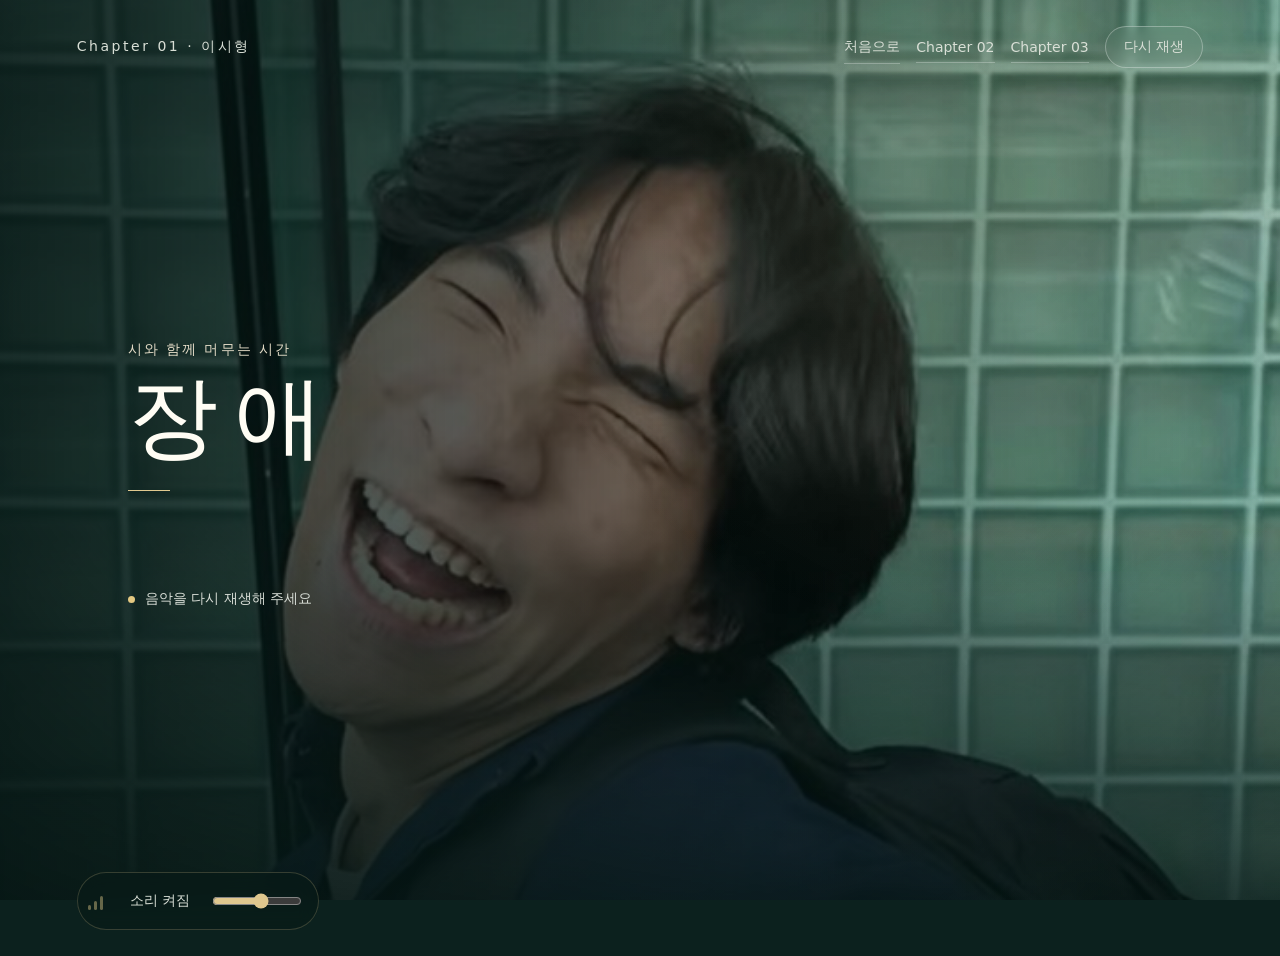
==== chapter1.html @ 80ae2230 "첫 배포" ====
<!doctype html>
<html lang="ko"><head><meta charset="utf-8"><meta name="viewport" content="width=device-width,initial-scale=1"><title>장애 — 이시형</title><meta name="description" content="이시형의 시, 장애. 사진과 음악으로 천천히 머무는 시간."><link rel="stylesheet" href="style.css"><link rel="icon" type="image/svg+xml" href="data:image/svg+xml,%3Csvg xmlns=%22http://www.w3.org/2000/svg%22 viewBox=%220 0 32 32%22%3E%3Crect width=%2232%22 height=%2232%22 rx=%227%22 fill=%22%23102422%22/%3E%3Cpath d=%22M8 10h16M8 16h12M8 22h16%22 stroke=%22%23ddc99e%22 stroke-width=%222%22/%3E%3C/svg%3E"></head>
<body><div class="background" aria-hidden="true"></div><div class="shade" aria-hidden="true"></div><div class="light" aria-hidden="true"></div>
<header><span>Chapter 01 · 이시형</span><nav><a href="index.html">처음으로</a><a href="chapter2.html">Chapter 02</a><a href="chapter3.html">Chapter 03</a><button id="start" class="listen" aria-pressed="false">음악 재생 <span aria-hidden="true">▷</span></button></nav></header>
<main><div class="title"><span class="eyebrow">시와 함께 머무는 시간</span><h1>장애</h1><span class="rule" aria-hidden="true"></span></div>
<article class="poem" aria-label="장애, 이시형"><section class="verse first"><p>세상이 내가 너를 이겨냈다고 하여도</p><p>나는 너를 단 한 번도 극복한 적 없다</p><p>아무리 뿌리치려 애써봐도<br class="mobile"> 내 몸에 평생 철썩 붙어 다니는 너를</p><p>어떻게 이길 수가 있나</p></section><section class="verse second"><p>너 때문에 우는 날이 있어도</p><p>네가 있어도 웃는 날도 있더라</p></section><section class="verse third"><p>내가 해야 하는 것은</p><p>네가 붙어 있어도 웃기 위해</p><p>너와 함께 이 세상을<br class="mobile"> 극복하고 이겨야 되는 것이다</p></section></article>
<div class="listening"><span class="pulse" aria-hidden="true"></span><span id="status" role="status">음악을 틀면, 오늘의 이야기가 시작됩니다</span></div>
</main>
<footer><div class="sound"><span class="mood-mark endure" aria-hidden="true"><i></i><i></i><i></i></span><button id="mute" aria-label="음소거" aria-pressed="false">소리 켜짐</button><label for="volume">음량</label><input id="volume" type="range" min="0" max="1" step="0.05" value="0.55"></div></footer>
<audio id="audio" src="assets/bgm.mp4" preload="auto" loop></audio><script src="app.js"></script></body></html>
---- style.css ----
*{box-sizing:border-box}html{color-scheme:dark}body{margin:0;min-height:100svh;overflow-x:hidden;background:#0c211e;color:#fffdf4;font-family:Georgia,'Batang','바탕',serif}.background,.shade,.light{position:fixed;inset:0;pointer-events:none}.background{z-index:-3;background:url('assets/portrait.png') 56% 43%/cover no-repeat;animation:drift 60s ease-in-out infinite alternate}.shade{z-index:-2;background:linear-gradient(90deg,rgba(5,21,19,.88),rgba(5,21,19,.61) 45%,rgba(5,21,19,.16)),linear-gradient(0deg,rgba(5,21,19,.78),transparent 42%)}.light{z-index:-1;background:radial-gradient(ellipse 55% 75% at 76% 20%,#f5d58d1b,transparent 68%);animation:light-breath 24s ease-in-out infinite}header,footer{position:relative;transition:opacity .8s ease;display:flex;align-items:center;justify-content:space-between;padding:26px 6vw;color:#d9dfd6;font-family:system-ui,sans-serif;font-size:14px}header>span{letter-spacing:.18em}body[data-playing="true"] header,body[data-playing="true"] footer{opacity:.34}body[data-playing="true"] header:hover,body[data-playing="true"] footer:hover,body[data-playing="true"] header:focus-within,body[data-playing="true"] footer:focus-within{opacity:1}nav{display:flex;align-items:center;gap:16px}nav a{color:#d9dfd6;text-decoration:none;border-bottom:1px solid #ffffff42;padding:7px 0}button{min-height:42px;border:0;background:none;color:inherit;font:inherit;cursor:pointer}button:focus-visible,input:focus-visible,nav a:focus-visible{outline:2px solid #f2dba6;outline-offset:5px}.listen{padding:9px 18px;border:1px solid #ffffff4d;border-radius:99px;background:#ffffff0b;backdrop-filter:blur(8px);transition:background .4s}.listen:hover{background:#ffffff1e}.listen span{margin-left:18px}.listen[aria-pressed="true"]{border-color:#ecd18f;color:#fff0c7}main{min-height:calc(100svh - 148px);padding:6vh 10vw 5vh;display:flex;flex-direction:column;justify-content:center}.title{margin-bottom:clamp(32px,6vh,70px);transition:transform 1.6s ease}.eyebrow{display:block;color:#e5ddc8;font-size:14px;letter-spacing:.16em;margin-bottom:14px}h1{margin:0;font-weight:400;font-size:clamp(52px,7vw,94px);letter-spacing:.18em;line-height:1}.rule{display:block;width:42px;height:1px;margin-top:28px;background:#e0c98f}.poem{max-width:850px;max-height:0;overflow:hidden;opacity:0;display:flex;flex-direction:column;gap:clamp(29px,5vh,58px);transition:max-height 2.4s ease,opacity 1.2s ease}.verse{position:relative;padding-left:20px;border-left:1px solid #f5e3ae42;opacity:0;transition:opacity 1.2s ease}.verse:before{content:'';position:absolute;left:-3px;top:10px;width:5px;height:5px;border-radius:50%;background:#eed397;box-shadow:0 0 12px #f2d5808a}.verse p{margin:0;font-size:clamp(18px,1.6vw,25px);line-height:1.9;word-break:keep-all;opacity:0;filter:blur(5px);transform:translateY(8px)}.verse p.shown{animation:line-arrive 2s cubic-bezier(.22,.61,.36,1) forwards}body[data-revealed="true"] .title{transform:translateY(-8px)}body[data-revealed="true"] .poem{max-height:1200px;opacity:1}body[data-revealed="true"] .verse{opacity:1}body[data-revealed="true"] .verse:nth-child(1){transition-delay:.25s}body[data-revealed="true"] .verse:nth-child(2){transition-delay:.7s}body[data-revealed="true"] .verse:nth-child(3){transition-delay:1.15s}.sound{display:flex;align-items:center;gap:14px}.sound label{position:absolute;width:1px;height:1px;overflow:hidden;clip-path:inset(50%)}.sound input{width:90px;accent-color:#dfc78e}@keyframes drift{from{transform:scale(1.03) translate3d(-.5%,-.4%,0)}to{transform:scale(1.07) translate3d(.5%,.4%,0)}}@keyframes light-breath{0%,100%{opacity:.45}50%{opacity:.85}}@keyframes line-arrive{from{opacity:0;filter:blur(5px);transform:translateY(8px)}to{opacity:1;filter:blur(0);transform:translateY(0)}}@media(max-width:650px){header,footer{padding:18px 7vw}header{font-size:13px}nav{gap:10px}nav a{font-size:12px}main{min-height:calc(100svh - 130px);padding:7vh 8vw 5vh}.background{background-position:58% center}.shade{background:linear-gradient(90deg,#071c1bea,#071c1b83),linear-gradient(0deg,#071c1bad,transparent 42%)}.title{margin-bottom:38px}h1{font-size:58px}.poem{gap:34px}body[data-revealed="true"] .poem{max-height:1500px}.verse{padding-left:15px}.verse p{font-size:18px;line-height:1.85}.mobile{display:block}.sound input{width:66px}.sound{gap:9px}}@media(prefers-reduced-motion:reduce){.poem{max-height:1200px;opacity:1}.verse,.verse p{opacity:1;filter:none;transform:none}*,*:before,*:after{animation:none!important;transition:none!important}}
.sound{padding:7px 14px 7px 10px;border:1px solid #e4d09435;border-radius:999px;background:#081b18a8;backdrop-filter:blur(10px)}.mood-mark{display:flex;align-items:flex-end;gap:3px;width:22px;height:18px}.mood-mark i{display:block;width:3px;border-radius:99px;background:#e9d28e;opacity:.42;transition:height .7s ease,opacity .7s ease}.mood-mark i:nth-child(1){height:5px}.mood-mark i:nth-child(2){height:9px}.mood-mark i:nth-child(3){height:14px}body[data-playing="true"] .mood-mark i{opacity:1;animation:endure 2.8s ease-in-out infinite}.mood-mark i:nth-child(2){animation-delay:.28s!important}.mood-mark i:nth-child(3){animation-delay:.56s!important}@keyframes endure{0%,100%{transform:translateY(0)}50%{transform:translateY(-3px)}}
.listening{display:flex;align-items:center;gap:10px;margin-top:clamp(30px,5vh,55px);font-family:system-ui,sans-serif;font-size:14px;color:#d9ded7}.pulse{width:7px;height:7px;border-radius:50%;background:#e4c982;box-shadow:0 0 0 0 #e4c98272;animation:pulse 3s ease-out infinite}@keyframes pulse{0%{box-shadow:0 0 0 0 #e4c98270}65%,100%{box-shadow:0 0 0 9px #e4c98200}}@media(max-width:650px){.listening{margin-top:36px;font-size:13px}}
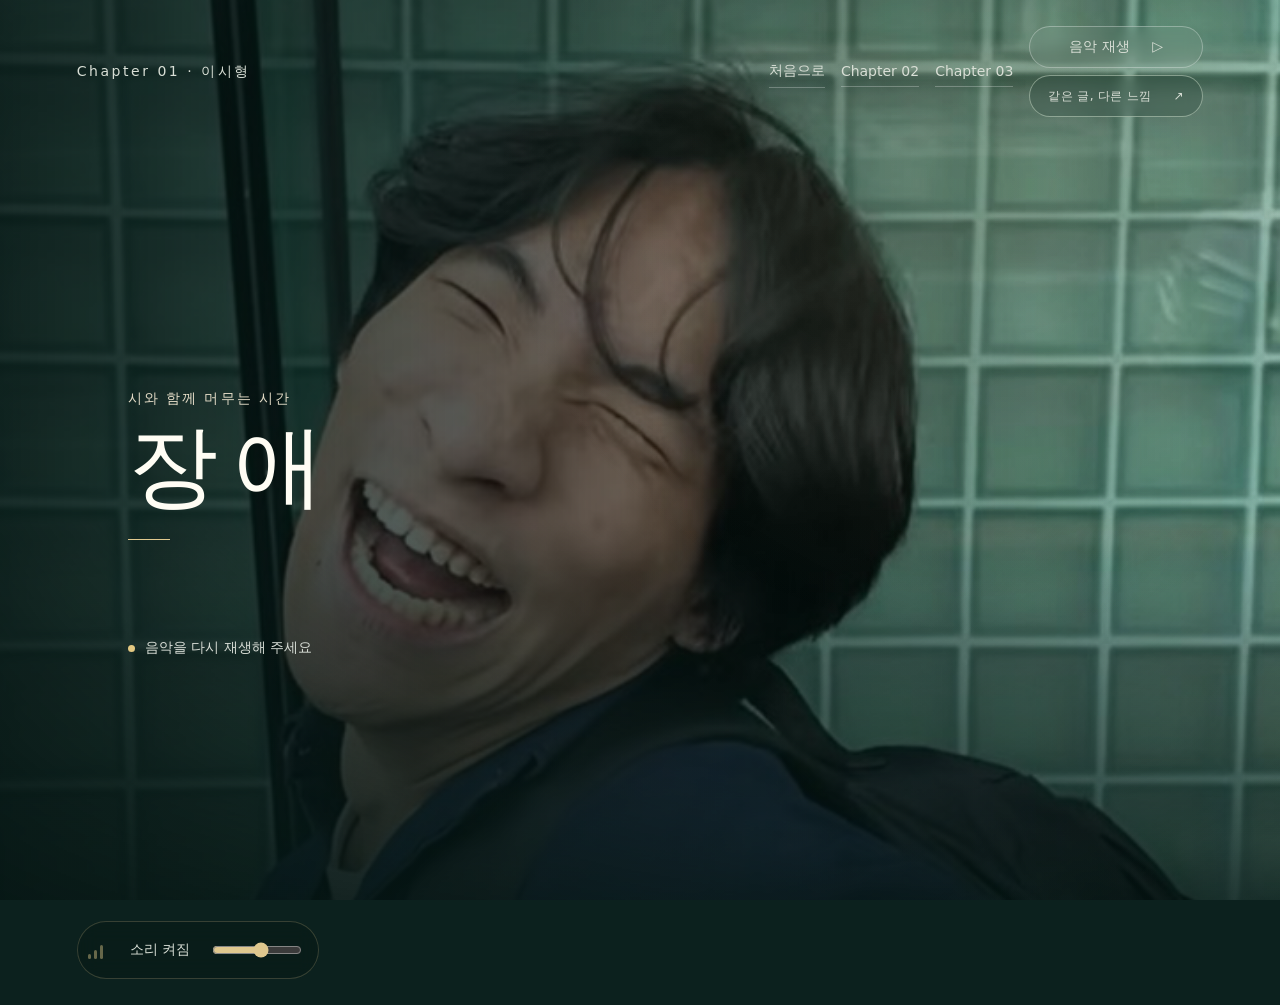
==== commit e7280c60: "Add alternate chapter one listening mode" ====
--- a/chapter1.html
+++ b/chapter1.html
@@ -1,10 +1,10 @@
 <!doctype html>
-<html lang="ko"><head><meta charset="utf-8"><meta name="viewport" content="width=device-width,initial-scale=1"><title>장애 — 이시형</title><meta name="description" content="이시형의 시, 장애. 사진과 음악으로 천천히 머무는 시간."><link rel="stylesheet" href="style.css"><link rel="icon" type="image/svg+xml" href="data:image/svg+xml,%3Csvg xmlns=%22http://www.w3.org/2000/svg%22 viewBox=%220 0 32 32%22%3E%3Crect width=%2232%22 height=%2232%22 rx=%227%22 fill=%22%23102422%22/%3E%3Cpath d=%22M8 10h16M8 16h12M8 22h16%22 stroke=%22%23ddc99e%22 stroke-width=%222%22/%3E%3C/svg%3E"></head>
+<html lang="ko"><head><meta charset="utf-8"><meta name="viewport" content="width=device-width,initial-scale=1"><title>장애 — 이시형</title><meta name="description" content="이시형의 시, 장애. 사진과 음악으로 천천히 머무는 시간."><link rel="stylesheet" href="style.css?v=26"><link rel="icon" type="image/svg+xml" href="data:image/svg+xml,%3Csvg xmlns=%22http://www.w3.org/2000/svg%22 viewBox=%220 0 32 32%22%3E%3Crect width=%2232%22 height=%2232%22 rx=%227%22 fill=%22%23102422%22/%3E%3Cpath d=%22M8 10h16M8 16h12M8 22h16%22 stroke=%22%23ddc99e%22 stroke-width=%222%22/%3E%3C/svg%3E"></head>
 <body><div class="background" aria-hidden="true"></div><div class="shade" aria-hidden="true"></div><div class="light" aria-hidden="true"></div>
-<header><span>Chapter 01 · 이시형</span><nav><a href="index.html">처음으로</a><a href="chapter2.html">Chapter 02</a><a href="chapter3.html">Chapter 03</a><button id="start" class="listen" aria-pressed="false">음악 재생 <span aria-hidden="true">▷</span></button></nav></header>
+<header><span>Chapter 01 · 이시형</span><nav><a href="index.html">처음으로</a><a href="chapter2.html">Chapter 02</a><a href="chapter3.html">Chapter 03</a><div class="play-controls"><button id="start" class="listen" aria-pressed="false">음악 재생 <span aria-hidden="true">▷</span></button><button id="alternate" class="listen alternate-listen" aria-pressed="false">같은 글, 다른 느낌 <span aria-hidden="true">↗</span></button></div></nav></header>
 <main><div class="title"><span class="eyebrow">시와 함께 머무는 시간</span><h1>장애</h1><span class="rule" aria-hidden="true"></span></div>
 <article class="poem" aria-label="장애, 이시형"><section class="verse first"><p>세상이 내가 너를 이겨냈다고 하여도</p><p>나는 너를 단 한 번도 극복한 적 없다</p><p>아무리 뿌리치려 애써봐도<br class="mobile"> 내 몸에 평생 철썩 붙어 다니는 너를</p><p>어떻게 이길 수가 있나</p></section><section class="verse second"><p>너 때문에 우는 날이 있어도</p><p>네가 있어도 웃는 날도 있더라</p></section><section class="verse third"><p>내가 해야 하는 것은</p><p>네가 붙어 있어도 웃기 위해</p><p>너와 함께 이 세상을<br class="mobile"> 극복하고 이겨야 되는 것이다</p></section></article>
 <div class="listening"><span class="pulse" aria-hidden="true"></span><span id="status" role="status">음악을 틀면, 오늘의 이야기가 시작됩니다</span></div>
 </main>
 <footer><div class="sound"><span class="mood-mark endure" aria-hidden="true"><i></i><i></i><i></i></span><button id="mute" aria-label="음소거" aria-pressed="false">소리 켜짐</button><label for="volume">음량</label><input id="volume" type="range" min="0" max="1" step="0.05" value="0.55"></div></footer>
-<audio id="audio" src="assets/bgm.mp4" preload="auto" loop></audio><script src="app.js"></script></body></html>
+<audio id="audio" src="assets/bgm.mp4" preload="auto" loop></audio><script src="app.js?v=2"></script></body></html>
--- a/style.css
+++ b/style.css
@@ -1,3 +1,4 @@
-*{box-sizing:border-box}html{color-scheme:dark}body{margin:0;min-height:100svh;overflow-x:hidden;background:#0c211e;color:#fffdf4;font-family:Georgia,'Batang','바탕',serif}.background,.shade,.light{position:fixed;inset:0;pointer-events:none}.background{z-index:-3;background:url('assets/portrait.png') 56% 43%/cover no-repeat;animation:drift 60s ease-in-out infinite alternate}.shade{z-index:-2;background:linear-gradient(90deg,rgba(5,21,19,.88),rgba(5,21,19,.61) 45%,rgba(5,21,19,.16)),linear-gradient(0deg,rgba(5,21,19,.78),transparent 42%)}.light{z-index:-1;background:radial-gradient(ellipse 55% 75% at 76% 20%,#f5d58d1b,transparent 68%);animation:light-breath 24s ease-in-out infinite}header,footer{position:relative;transition:opacity .8s ease;display:flex;align-items:center;justify-content:space-between;padding:26px 6vw;color:#d9dfd6;font-family:system-ui,sans-serif;font-size:14px}header>span{letter-spacing:.18em}body[data-playing="true"] header,body[data-playing="true"] footer{opacity:.34}body[data-playing="true"] header:hover,body[data-playing="true"] footer:hover,body[data-playing="true"] header:focus-within,body[data-playing="true"] footer:focus-within{opacity:1}nav{display:flex;align-items:center;gap:16px}nav a{color:#d9dfd6;text-decoration:none;border-bottom:1px solid #ffffff42;padding:7px 0}button{min-height:42px;border:0;background:none;color:inherit;font:inherit;cursor:pointer}button:focus-visible,input:focus-visible,nav a:focus-visible{outline:2px solid #f2dba6;outline-offset:5px}.listen{padding:9px 18px;border:1px solid #ffffff4d;border-radius:99px;background:#ffffff0b;backdrop-filter:blur(8px);transition:background .4s}.listen:hover{background:#ffffff1e}.listen span{margin-left:18px}.listen[aria-pressed="true"]{border-color:#ecd18f;color:#fff0c7}main{min-height:calc(100svh - 148px);padding:6vh 10vw 5vh;display:flex;flex-direction:column;justify-content:center}.title{margin-bottom:clamp(32px,6vh,70px);transition:transform 1.6s ease}.eyebrow{display:block;color:#e5ddc8;font-size:14px;letter-spacing:.16em;margin-bottom:14px}h1{margin:0;font-weight:400;font-size:clamp(52px,7vw,94px);letter-spacing:.18em;line-height:1}.rule{display:block;width:42px;height:1px;margin-top:28px;background:#e0c98f}.poem{max-width:850px;max-height:0;overflow:hidden;opacity:0;display:flex;flex-direction:column;gap:clamp(29px,5vh,58px);transition:max-height 2.4s ease,opacity 1.2s ease}.verse{position:relative;padding-left:20px;border-left:1px solid #f5e3ae42;opacity:0;transition:opacity 1.2s ease}.verse:before{content:'';position:absolute;left:-3px;top:10px;width:5px;height:5px;border-radius:50%;background:#eed397;box-shadow:0 0 12px #f2d5808a}.verse p{margin:0;font-size:clamp(18px,1.6vw,25px);line-height:1.9;word-break:keep-all;opacity:0;filter:blur(5px);transform:translateY(8px)}.verse p.shown{animation:line-arrive 2s cubic-bezier(.22,.61,.36,1) forwards}body[data-revealed="true"] .title{transform:translateY(-8px)}body[data-revealed="true"] .poem{max-height:1200px;opacity:1}body[data-revealed="true"] .verse{opacity:1}body[data-revealed="true"] .verse:nth-child(1){transition-delay:.25s}body[data-revealed="true"] .verse:nth-child(2){transition-delay:.7s}body[data-revealed="true"] .verse:nth-child(3){transition-delay:1.15s}.sound{display:flex;align-items:center;gap:14px}.sound label{position:absolute;width:1px;height:1px;overflow:hidden;clip-path:inset(50%)}.sound input{width:90px;accent-color:#dfc78e}@keyframes drift{from{transform:scale(1.03) translate3d(-.5%,-.4%,0)}to{transform:scale(1.07) translate3d(.5%,.4%,0)}}@keyframes light-breath{0%,100%{opacity:.45}50%{opacity:.85}}@keyframes line-arrive{from{opacity:0;filter:blur(5px);transform:translateY(8px)}to{opacity:1;filter:blur(0);transform:translateY(0)}}@media(max-width:650px){header,footer{padding:18px 7vw}header{font-size:13px}nav{gap:10px}nav a{font-size:12px}main{min-height:calc(100svh - 130px);padding:7vh 8vw 5vh}.background{background-position:58% center}.shade{background:linear-gradient(90deg,#071c1bea,#071c1b83),linear-gradient(0deg,#071c1bad,transparent 42%)}.title{margin-bottom:38px}h1{font-size:58px}.poem{gap:34px}body[data-revealed="true"] .poem{max-height:1500px}.verse{padding-left:15px}.verse p{font-size:18px;line-height:1.85}.mobile{display:block}.sound input{width:66px}.sound{gap:9px}}@media(prefers-reduced-motion:reduce){.poem{max-height:1200px;opacity:1}.verse,.verse p{opacity:1;filter:none;transform:none}*,*:before,*:after{animation:none!important;transition:none!important}}
+*{box-sizing:border-box}html{color-scheme:dark}body{margin:0;min-height:100svh;overflow-x:hidden;background:#0c211e;color:#fffdf4;font-family:Georgia,'Batang','바탕',serif}.background,.shade,.light{position:fixed;inset:0;pointer-events:none}.background{z-index:-3;background:url('assets/portrait.png') 56% 43%/cover no-repeat;animation:drift 60s ease-in-out infinite alternate}.shade{z-index:-2;background:linear-gradient(90deg,rgba(5,21,19,.88),rgba(5,21,19,.61) 45%,rgba(5,21,19,.16)),linear-gradient(0deg,rgba(5,21,19,.78),transparent 42%)}.light{z-index:-1;background:radial-gradient(ellipse 55% 75% at 76% 20%,#f5d58d1b,transparent 68%);animation:light-breath 24s ease-in-out infinite}header,footer{position:relative;transition:opacity .8s ease;display:flex;align-items:center;justify-content:space-between;padding:26px 6vw;color:#d9dfd6;font-family:system-ui,sans-serif;font-size:14px}header>span{letter-spacing:.18em}body[data-playing="true"] header,body[data-playing="true"] footer{opacity:.34}body[data-playing="true"] header:hover,body[data-playing="true"] footer:hover,body[data-playing="true"] header:focus-within,body[data-playing="true"] footer:focus-within{opacity:1}nav{display:flex;align-items:center;gap:16px}nav a{color:#d9dfd6;text-decoration:none;border-bottom:1px solid #ffffff42;padding:7px 0}button{min-height:42px;border:0;background:none;color:inherit;font:inherit;cursor:pointer}button:focus-visible,input:focus-visible,nav a:focus-visible{outline:2px solid #f2dba6;outline-offset:5px}.listen{padding:9px 18px;border:1px solid #ffffff4d;border-radius:99px;background:#ffffff0b;backdrop-filter:blur(8px);transition:background .4s}.listen:hover{background:#ffffff1e}.listen span{margin-left:18px}.listen[aria-pressed="true"]{border-color:#ecd18f;color:#fff0c7}main{min-height:calc(100svh - 148px);padding:6vh 10vw 5vh;display:flex;flex-direction:column;justify-content:center}.title{margin-bottom:clamp(32px,6vh,70px);transition:transform 1.6s ease}.eyebrow{display:block;color:#e5ddc8;font-size:14px;letter-spacing:.16em;margin-bottom:14px}h1{margin:0;font-weight:400;font-size:clamp(52px,7vw,94px);letter-spacing:.18em;line-height:1}.rule{display:block;width:42px;height:1px;margin-top:28px;background:#e0c98f}.poem{max-width:850px;max-height:0;overflow:hidden;opacity:0;display:flex;flex-direction:column;gap:clamp(29px,5vh,58px);transition:max-height 2.4s ease,opacity 1.2s ease}.verse{position:relative;padding-left:20px;border-left:1px solid #f5e3ae42;opacity:0;transition:opacity 1.2s ease}.verse:before{content:'';position:absolute;left:-3px;top:10px;width:5px;height:5px;border-radius:50%;background:#eed397;box-shadow:0 0 12px #f2d5808a}.verse p{margin:0;font-size:clamp(18px,1.6vw,25px);line-height:1.9;word-break:keep-all;opacity:0;filter:blur(5px);transform:translateY(8px)}.verse p.shown{animation:line-arrive 2s cubic-bezier(.22,.61,.36,1) forwards}body[data-revealed="true"] .title{transform:translateY(-8px)}body[data-revealed="true"] .poem{max-height:1200px;opacity:1}body[data-revealed="true"] .verse{opacity:1}body[data-revealed="true"] .verse:nth-child(1){transition-delay:.25s}body[data-revealed="true"] .verse:nth-child(2){transition-delay:.7s}body[data-revealed="true"] .verse:nth-child(3){transition-delay:1.15s}.sound{display:flex;align-items:center;gap:14px}.sound label{position:absolute;width:1px;height:1px;overflow:hidden;clip-path:inset(50%)}.sound input{width:90px;accent-color:#dfc78e}@keyframes drift{from{transform:scale(1.03) translate3d(-.5%,-.4%,0)}to{transform:scale(1.07) translate3d(.5%,.4%,0)}}@keyframes light-breath{0%,100%{opacity:.45}50%{opacity:.85}}@keyframes line-arrive{from{opacity:0;filter:blur(5px);transform:translateY(8px)}to{opacity:1;filter:blur(0);transform:translateY(0)}}@media(max-width:650px){header,footer{padding:18px 7vw}header{font-size:13px}nav{gap:10px}nav a{font-size:12px}main{min-height:calc(100svh - 130px);padding:7vh 8vw 5vh}.background{background-position:47% top;background-size:auto 100svh;animation:none;transform:none}.shade{background:linear-gradient(90deg,#071c1bea,#071c1b83),linear-gradient(0deg,#071c1bad,transparent 42%)}.title{margin-bottom:38px}h1{font-size:58px}.poem{gap:34px}body[data-revealed="true"] .poem{max-height:1500px}.verse{padding-left:15px}.verse p{font-size:18px;line-height:1.85}.mobile{display:block}.sound input{width:66px}.sound{gap:9px}}@media(prefers-reduced-motion:reduce){.poem{max-height:1200px;opacity:1}.verse,.verse p{opacity:1;filter:none;transform:none}*,*:before,*:after{animation:none!important;transition:none!important}}
 .sound{padding:7px 14px 7px 10px;border:1px solid #e4d09435;border-radius:999px;background:#081b18a8;backdrop-filter:blur(10px)}.mood-mark{display:flex;align-items:flex-end;gap:3px;width:22px;height:18px}.mood-mark i{display:block;width:3px;border-radius:99px;background:#e9d28e;opacity:.42;transition:height .7s ease,opacity .7s ease}.mood-mark i:nth-child(1){height:5px}.mood-mark i:nth-child(2){height:9px}.mood-mark i:nth-child(3){height:14px}body[data-playing="true"] .mood-mark i{opacity:1;animation:endure 2.8s ease-in-out infinite}.mood-mark i:nth-child(2){animation-delay:.28s!important}.mood-mark i:nth-child(3){animation-delay:.56s!important}@keyframes endure{0%,100%{transform:translateY(0)}50%{transform:translateY(-3px)}}
 .listening{display:flex;align-items:center;gap:10px;margin-top:clamp(30px,5vh,55px);font-family:system-ui,sans-serif;font-size:14px;color:#d9ded7}.pulse{width:7px;height:7px;border-radius:50%;background:#e4c982;box-shadow:0 0 0 0 #e4c98272;animation:pulse 3s ease-out infinite}@keyframes pulse{0%{box-shadow:0 0 0 0 #e4c98270}65%,100%{box-shadow:0 0 0 9px #e4c98200}}@media(max-width:650px){.listening{margin-top:36px;font-size:13px}}
+.play-controls{display:flex;flex-direction:column;gap:7px;align-items:stretch}.alternate-listen{font-size:12px;letter-spacing:.03em;border-color:#d7e8d37a;background:#25433a45}.alternate-listen:hover{background:#315b4c75}.alternate-listen[aria-pressed="true"]{border-color:#e4f2bd;color:#f5ffd8}body[data-mode="alternate"] .light{background:radial-gradient(ellipse 55% 75% at 76% 20%,#d7f0a92b,transparent 68%);animation:friend-light 15s ease-in-out infinite}body[data-mode="alternate"] .verse p.shown{animation:friend-arrive 2.45s cubic-bezier(.22,.61,.36,1) forwards}@keyframes friend-arrive{from{opacity:0;filter:blur(7px);letter-spacing:.08em;transform:translateX(-14px)}to{opacity:1;filter:blur(0);letter-spacing:normal;transform:translateX(0)}}@keyframes friend-light{0%,100%{opacity:.42}50%{opacity:.9}}@media(max-width:650px){.play-controls{gap:5px}.alternate-listen{font-size:11px;padding:7px 12px}.alternate-listen span{margin-left:10px}}
